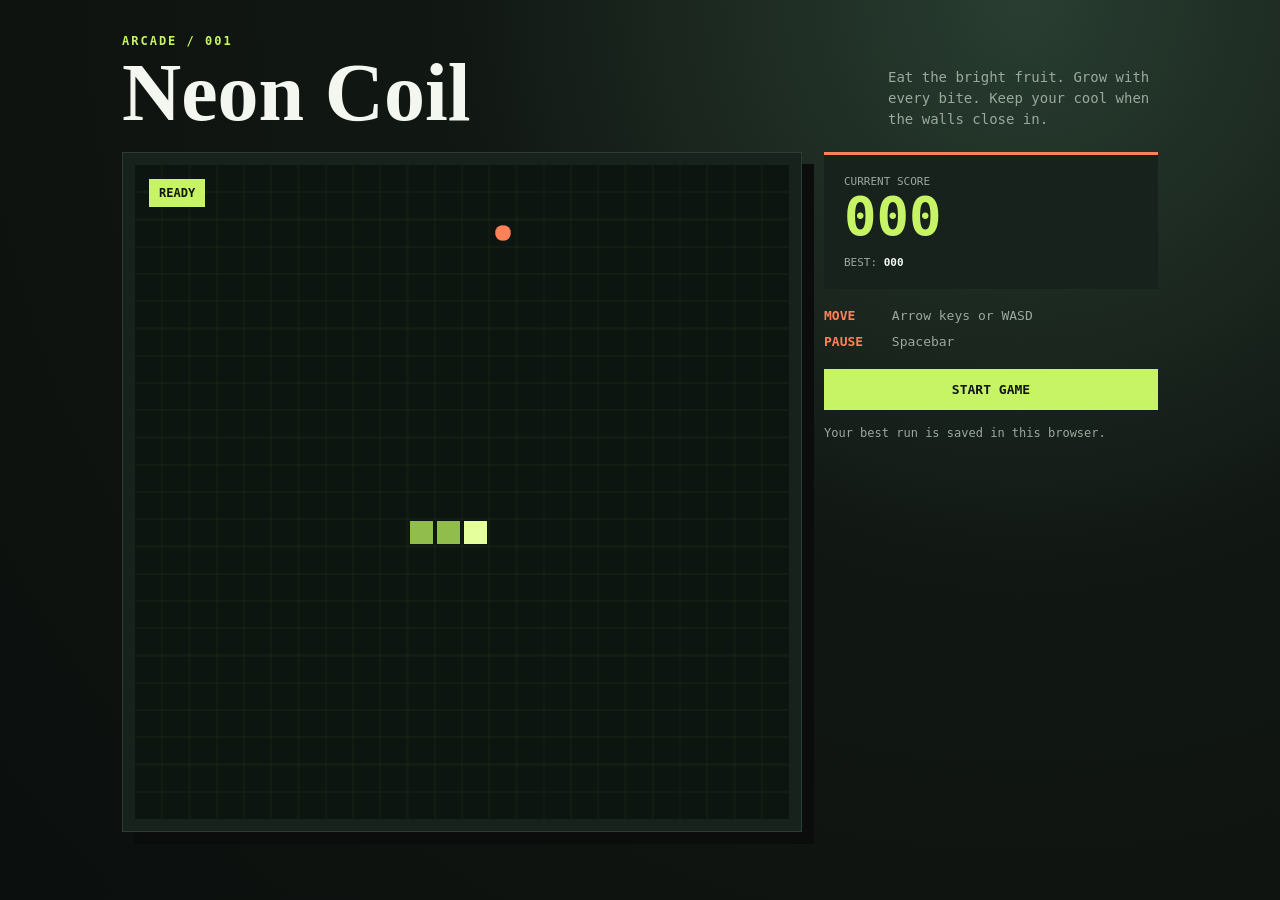
==== index.html @ 407ca0d5 "Inital commit" ====
<!doctype html>
<html lang="en">
<head>
  <meta charset="utf-8">
  <meta name="viewport" content="width=device-width, initial-scale=1">
  <meta name="theme-color" content="#0b0f0d">
  <title>Neon Coil | Snake</title>
  <link rel="stylesheet" href="styles.css">
</head>
<body>
  <main class="shell">
    <header class="masthead">
      <div>
        <p class="eyebrow">Arcade / 001</p>
        <h1>Neon Coil</h1>
      </div>
      <p class="intro">Eat the bright fruit. Grow with every bite. Keep your cool when the walls close in.</p>
    </header>

    <section class="game-layout" aria-label="Snake game">
      <div class="board-frame">
        <div class="status" id="status">READY</div>
        <canvas id="game" width="600" height="600" aria-label="Snake game board"></canvas>
      </div>
      <aside class="sidebar">
        <div class="score-panel">
          <span>Current score</span>
          <strong id="score">000</strong>
          <small>Best: <b id="best">000</b></small>
        </div>
        <div class="controls"><span>MOVE</span> Arrow keys or WASD<br><span>PAUSE</span> Spacebar</div>
        <button id="start" type="button">START GAME</button>
        <p class="hint">Your best run is saved in this browser.</p>
      </aside>
    </section>
  </main>
  <script src="game.js"></script>
</body>
</html>
---- styles.css ----
:root {
  --ink: #f4f7f0;
  --muted: #9ba89e;
  --panel: #17221d;
  --line: #2d3d33;
  --lime: #c7f464;
  --orange: #ff8157;
  --night: #0b0f0d;
}

* { box-sizing: border-box; }

body {
  margin: 0;
  min-height: 100vh;
  color: var(--ink);
  background: radial-gradient(circle at 80% 0%, #293e31 0, #111713 42%, var(--night) 100%);
  font-family: Georgia, serif;
}

.shell { width: min(1080px, 100%); margin: auto; padding: 34px 22px; }
.masthead { display: flex; justify-content: space-between; align-items: end; gap: 20px; margin-bottom: 22px; }
.eyebrow { margin: 0 0 8px; color: var(--lime); font: 700 12px/1.2 monospace; letter-spacing: 2px; text-transform: uppercase; }
h1 { margin: 0; font-size: clamp(42px, 8vw, 82px); line-height: .9; }
.intro { max-width: 270px; margin: 0; color: var(--muted); font: 14px/1.5 monospace; }
.game-layout { display: grid; grid-template-columns: minmax(280px, 680px) 1fr; gap: 22px; align-items: start; }
.board-frame { position: relative; padding: 12px; background: var(--panel); border: 1px solid var(--line); box-shadow: 12px 12px 0 #0a0d0b; }
canvas { display: block; width: 100%; aspect-ratio: 1; background: #0d1510; image-rendering: pixelated; }
.status { position: absolute; top: 26px; left: 26px; padding: 7px 10px; color: #101710; background: var(--lime); font: 700 12px monospace; }
.sidebar { display: grid; gap: 14px; }
.score-panel { padding: 20px; border-top: 3px solid var(--orange); background: var(--panel); }
.score-panel span, .score-panel small { display: block; color: var(--muted); font: 11px monospace; text-transform: uppercase; }
.score-panel strong { display: block; margin: 2px 0 12px; color: var(--lime); font: 700 54px/1 monospace; }
.score-panel b { color: var(--ink); }
.controls { color: var(--muted); font: 13px/2 monospace; }
.controls span { display: inline-block; width: 60px; color: var(--orange); font-weight: 700; }
button { width: 100%; padding: 13px 16px; border: 0; color: #101710; background: var(--lime); cursor: pointer; font: 700 13px monospace; }
button:hover { background: #e0ff91; }
.hint { margin: 0; color: var(--muted); font: 12px/1.5 monospace; }

@media (max-width: 720px) {
  .shell { padding: 24px 14px; }
  .masthead { display: block; }
  .intro { margin-top: 15px; }
  .game-layout { grid-template-columns: 1fr; }
  .board-frame { box-shadow: 6px 6px 0 #0a0d0b; }
}
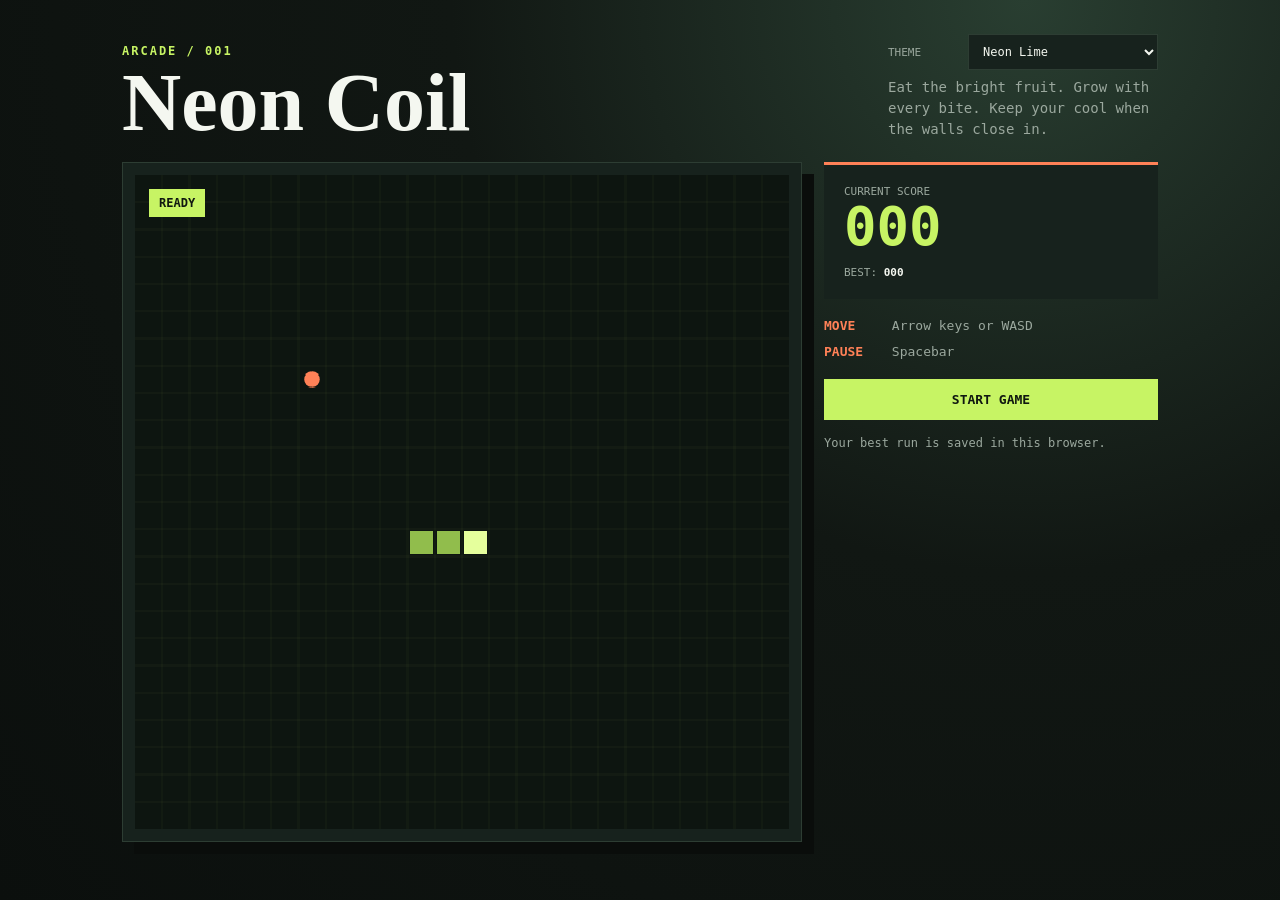
==== commit 93dacd66: "Updated to include theme selector" ====
--- a/index.html
+++ b/index.html
@@ -14,7 +14,15 @@
         <p class="eyebrow">Arcade / 001</p>
         <h1>Neon Coil</h1>
       </div>
-      <p class="intro">Eat the bright fruit. Grow with every bite. Keep your cool when the walls close in.</p>
+      <div class="header-tools">
+        <label for="theme">Theme</label>
+        <select id="theme" aria-label="Choose color theme">
+          <option value="lime">Neon Lime</option>
+          <option value="ocean">Electric Ocean</option>
+          <option value="ember">Hot Ember</option>
+        </select>
+        <p class="intro">Eat the bright fruit. Grow with every bite. Keep your cool when the walls close in.</p>
+      </div>
     </header>
 
     <section class="game-layout" aria-label="Snake game">
--- a/styles.css
+++ b/styles.css
@@ -6,6 +6,44 @@
   --lime: #c7f464;
   --orange: #ff8157;
   --night: #0b0f0d;
+  --board: #0d1510;
+  --grid: rgba(199, 244, 100, .06);
+  --food: #ff8157;
+  --head: #e5ff9c;
+  --snake: #91bd4c;
+  --overlay: rgba(8, 12, 9, .68);
+}
+
+body[data-theme="ocean"] {
+  --ink: #eefaff;
+  --muted: #91b5c2;
+  --panel: #11232b;
+  --line: #244754;
+  --lime: #57e4e8;
+  --orange: #62a7ff;
+  --night: #071117;
+  --board: #0a1a22;
+  --grid: rgba(87, 228, 232, .1);
+  --food: #62a7ff;
+  --head: #b9ffff;
+  --snake: #39aebd;
+  --overlay: rgba(4, 12, 18, .7);
+}
+
+body[data-theme="ember"] {
+  --ink: #fff4e8;
+  --muted: #c5a18d;
+  --panel: #2b1b18;
+  --line: #5c3228;
+  --lime: #ffd166;
+  --orange: #ff6b4a;
+  --night: #160d0b;
+  --board: #241310;
+  --grid: rgba(255, 209, 102, .1);
+  --food: #ff6b4a;
+  --head: #fff0a8;
+  --snake: #d98943;
+  --overlay: rgba(20, 8, 5, .7);
 }
 
 * { box-sizing: border-box; }
@@ -20,6 +58,10 @@
 
 .shell { width: min(1080px, 100%); margin: auto; padding: 34px 22px; }
 .masthead { display: flex; justify-content: space-between; align-items: end; gap: 20px; margin-bottom: 22px; }
+.header-tools { display: grid; grid-template-columns: auto minmax(150px, 190px); gap: 7px 10px; align-items: center; }
+.header-tools label { color: var(--muted); font: 11px monospace; text-transform: uppercase; }
+.header-tools select { padding: 9px 30px 9px 10px; border: 1px solid var(--line); color: var(--ink); background: var(--panel); font: 12px monospace; }
+.header-tools .intro { grid-column: 1 / -1; }
 .eyebrow { margin: 0 0 8px; color: var(--lime); font: 700 12px/1.2 monospace; letter-spacing: 2px; text-transform: uppercase; }
 h1 { margin: 0; font-size: clamp(42px, 8vw, 82px); line-height: .9; }
 .intro { max-width: 270px; margin: 0; color: var(--muted); font: 14px/1.5 monospace; }
@@ -41,6 +83,7 @@
 @media (max-width: 720px) {
   .shell { padding: 24px 14px; }
   .masthead { display: block; }
+  .header-tools { margin-top: 20px; }
   .intro { margin-top: 15px; }
   .game-layout { grid-template-columns: 1fr; }
   .board-frame { box-shadow: 6px 6px 0 #0a0d0b; }
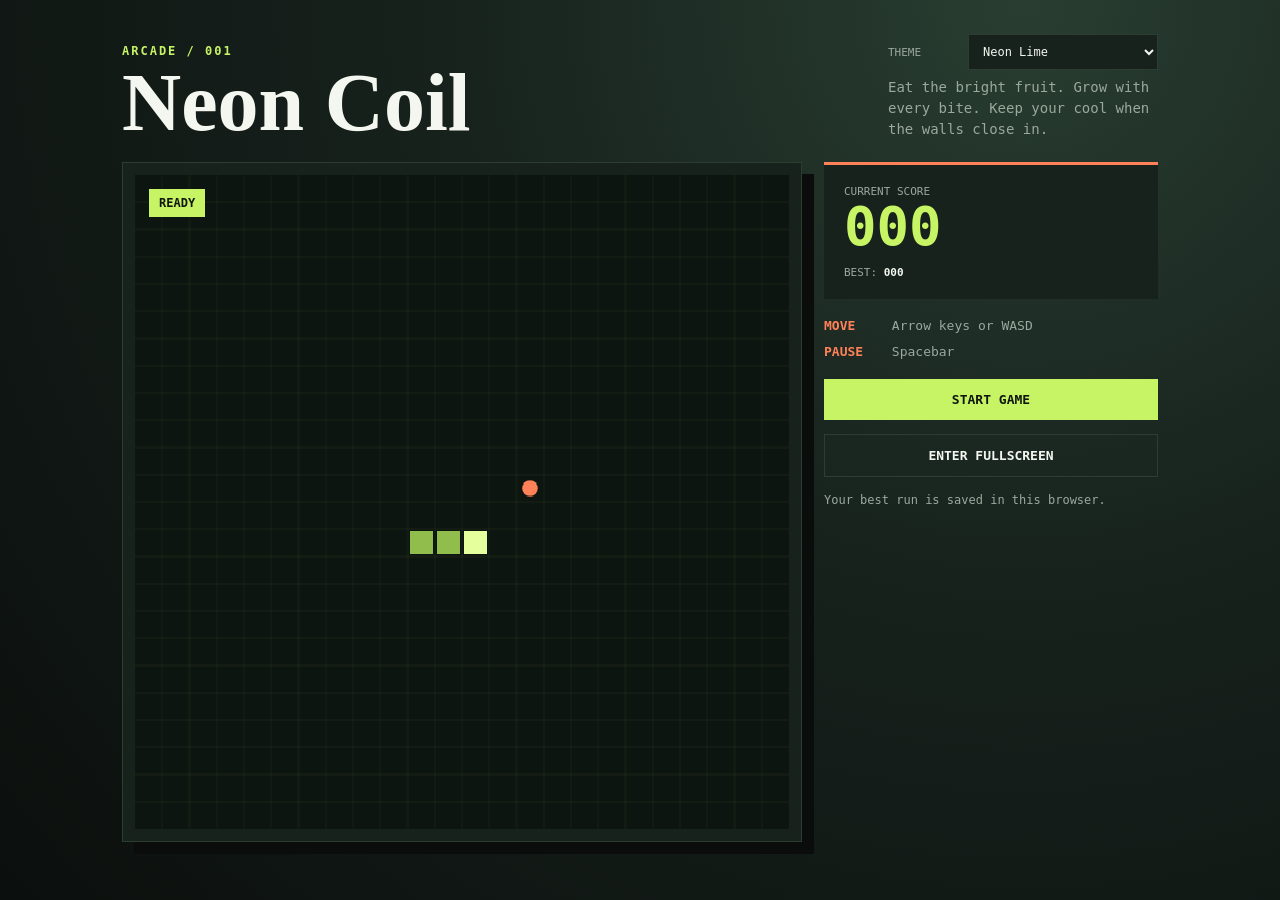
==== commit 0a2fdbd5: "Added full screen option and more color themes." ====
--- a/index.html
+++ b/index.html
@@ -20,6 +20,9 @@
           <option value="lime">Neon Lime</option>
           <option value="ocean">Electric Ocean</option>
           <option value="ember">Hot Ember</option>
+          <option value="cobalt">Cobalt Arcade</option>
+          <option value="coral">Coral Pop</option>
+          <option value="violet">Violet Pulse</option>
         </select>
         <p class="intro">Eat the bright fruit. Grow with every bite. Keep your cool when the walls close in.</p>
       </div>
@@ -38,6 +41,7 @@
         </div>
         <div class="controls"><span>MOVE</span> Arrow keys or WASD<br><span>PAUSE</span> Spacebar</div>
         <button id="start" type="button">START GAME</button>
+        <button id="fullscreen" type="button">ENTER FULLSCREEN</button>
         <p class="hint">Your best run is saved in this browser.</p>
       </aside>
     </section>
--- a/styles.css
+++ b/styles.css
@@ -12,6 +12,8 @@
   --head: #e5ff9c;
   --snake: #91bd4c;
   --overlay: rgba(8, 12, 9, .68);
+  --atmosphere: #293e31;
+  --shadow: #0a0d0b;
 }
 
 body[data-theme="ocean"] {
@@ -28,6 +30,8 @@
   --head: #b9ffff;
   --snake: #39aebd;
   --overlay: rgba(4, 12, 18, .7);
+  --atmosphere: #164653;
+  --shadow: #041016;
 }
 
 body[data-theme="ember"] {
@@ -44,6 +48,62 @@
   --head: #fff0a8;
   --snake: #d98943;
   --overlay: rgba(20, 8, 5, .7);
+  --atmosphere: #673025;
+  --shadow: #100806;
+}
+
+body[data-theme="cobalt"] {
+  --ink: #eef2ff;
+  --muted: #9ca9c9;
+  --panel: #17213b;
+  --line: #30436e;
+  --lime: #8bb8ff;
+  --orange: #ff9f68;
+  --night: #0b1020;
+  --board: #111a31;
+  --grid: rgba(139, 184, 255, .1);
+  --food: #ff9f68;
+  --head: #d9e6ff;
+  --snake: #527fc8;
+  --overlay: rgba(6, 9, 20, .7);
+  --atmosphere: #293d70;
+  --shadow: #080b16;
+}
+
+body[data-theme="coral"] {
+  --ink: #fff5f1;
+  --muted: #c9a5a0;
+  --panel: #321d22;
+  --line: #66323b;
+  --lime: #ffb4a2;
+  --orange: #ffd166;
+  --night: #190c10;
+  --board: #29151b;
+  --grid: rgba(255, 180, 162, .1);
+  --food: #ffd166;
+  --head: #ffe0d8;
+  --snake: #d66e78;
+  --overlay: rgba(22, 7, 11, .7);
+  --atmosphere: #713a3f;
+  --shadow: #100609;
+}
+
+body[data-theme="violet"] {
+  --ink: #f8f0ff;
+  --muted: #bca9c8;
+  --panel: #281b35;
+  --line: #55396a;
+  --lime: #d0a7ff;
+  --orange: #73e0c1;
+  --night: #120b18;
+  --board: #21152c;
+  --grid: rgba(208, 167, 255, .1);
+  --food: #73e0c1;
+  --head: #ead8ff;
+  --snake: #9364c1;
+  --overlay: rgba(14, 6, 20, .7);
+  --atmosphere: #543b6d;
+  --shadow: #0b0610;
 }
 
 * { box-sizing: border-box; }
@@ -52,7 +112,7 @@
   margin: 0;
   min-height: 100vh;
   color: var(--ink);
-  background: radial-gradient(circle at 80% 0%, #293e31 0, #111713 42%, var(--night) 100%);
+  background: radial-gradient(circle at 80% 0%, var(--atmosphere) 0, var(--panel) 42%, var(--night) 100%);
   font-family: Georgia, serif;
 }
 
@@ -66,7 +126,7 @@
 h1 { margin: 0; font-size: clamp(42px, 8vw, 82px); line-height: .9; }
 .intro { max-width: 270px; margin: 0; color: var(--muted); font: 14px/1.5 monospace; }
 .game-layout { display: grid; grid-template-columns: minmax(280px, 680px) 1fr; gap: 22px; align-items: start; }
-.board-frame { position: relative; padding: 12px; background: var(--panel); border: 1px solid var(--line); box-shadow: 12px 12px 0 #0a0d0b; }
+.board-frame { position: relative; padding: 12px; background: var(--panel); border: 1px solid var(--line); box-shadow: 12px 12px 0 var(--shadow); }
 canvas { display: block; width: 100%; aspect-ratio: 1; background: #0d1510; image-rendering: pixelated; }
 .status { position: absolute; top: 26px; left: 26px; padding: 7px 10px; color: #101710; background: var(--lime); font: 700 12px monospace; }
 .sidebar { display: grid; gap: 14px; }
@@ -78,7 +138,11 @@
 .controls span { display: inline-block; width: 60px; color: var(--orange); font-weight: 700; }
 button { width: 100%; padding: 13px 16px; border: 0; color: #101710; background: var(--lime); cursor: pointer; font: 700 13px monospace; }
 button:hover { background: #e0ff91; }
+.sidebar button + button { color: var(--ink); background: transparent; border: 1px solid var(--line); }
+.sidebar button + button:hover { color: var(--night); background: var(--lime); }
 .hint { margin: 0; color: var(--muted); font: 12px/1.5 monospace; }
+
+.shell:fullscreen { width: 100%; min-height: 100vh; padding: 34px 5vw; overflow: auto; background: var(--night); }
 
 @media (max-width: 720px) {
   .shell { padding: 24px 14px; }
@@ -86,5 +150,5 @@
   .header-tools { margin-top: 20px; }
   .intro { margin-top: 15px; }
   .game-layout { grid-template-columns: 1fr; }
-  .board-frame { box-shadow: 6px 6px 0 #0a0d0b; }
+  .board-frame { box-shadow: 6px 6px 0 var(--shadow); }
 }
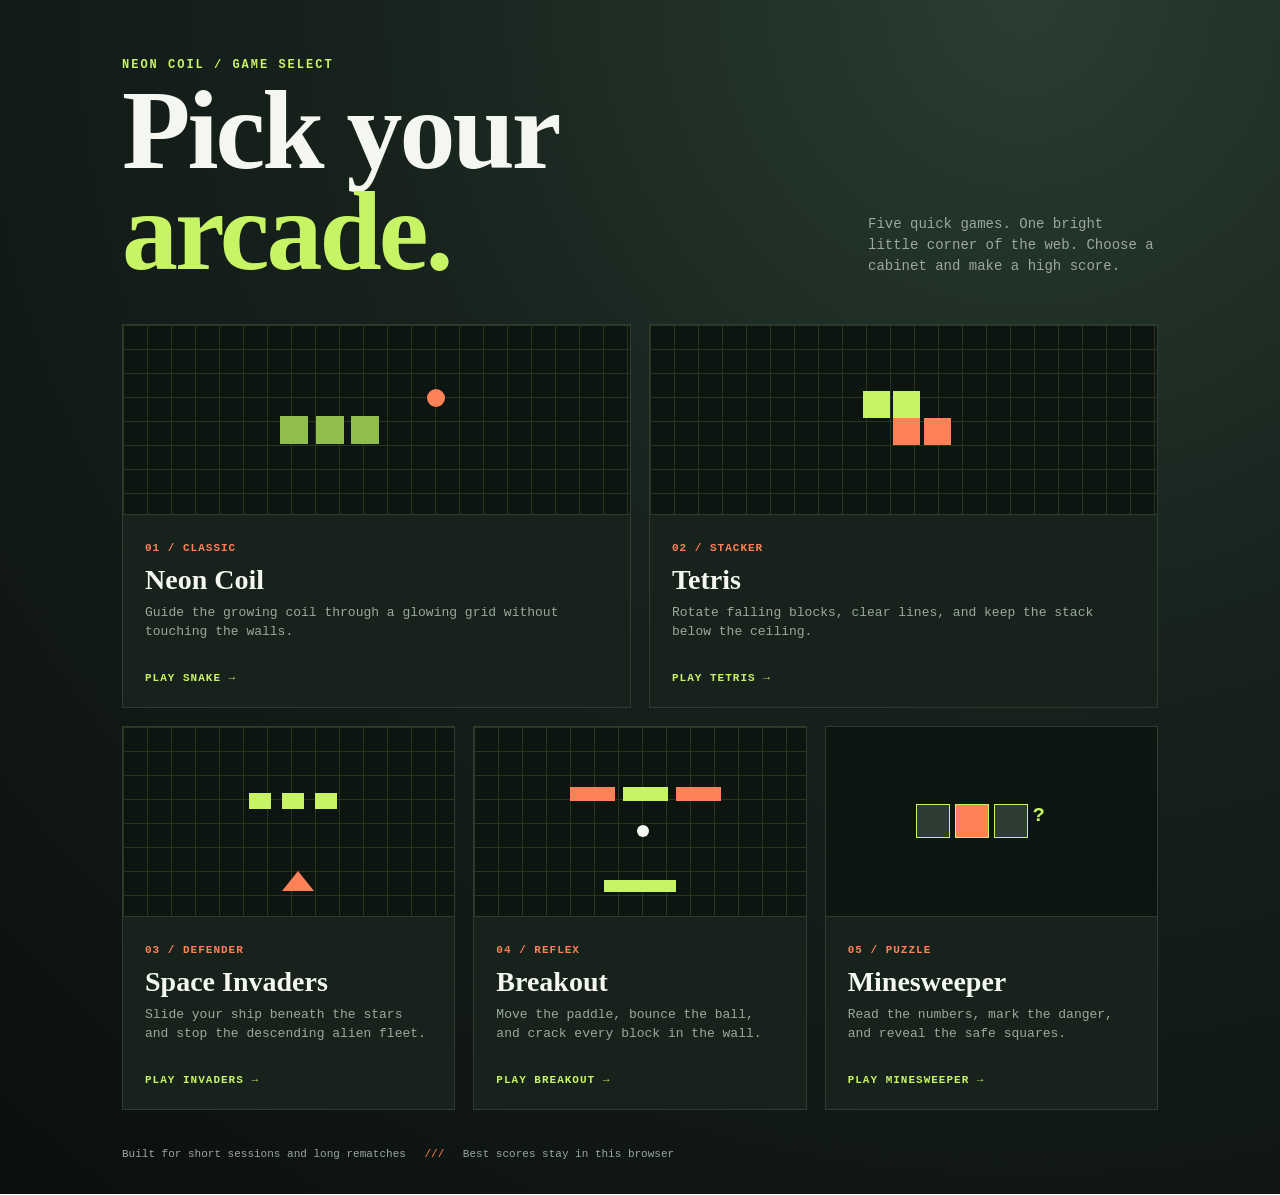
==== commit 272b3058: "Changed to a game site with 5 games." ====
--- a/index.html
+++ b/index.html
@@ -4,48 +4,26 @@
   <meta charset="utf-8">
   <meta name="viewport" content="width=device-width, initial-scale=1">
   <meta name="theme-color" content="#0b0f0d">
-  <title>Neon Coil | Snake</title>
+  <title>Neon Coil Arcade</title>
   <link rel="stylesheet" href="styles.css">
 </head>
-<body>
+<body class="lobby">
   <main class="shell">
-    <header class="masthead">
+    <header class="lobby-header">
       <div>
-        <p class="eyebrow">Arcade / 001</p>
-        <h1>Neon Coil</h1>
+        <p class="eyebrow">Neon Coil / Game Select</p>
+        <h1>Pick your<br><em>arcade.</em></h1>
       </div>
-      <div class="header-tools">
-        <label for="theme">Theme</label>
-        <select id="theme" aria-label="Choose color theme">
-          <option value="lime">Neon Lime</option>
-          <option value="ocean">Electric Ocean</option>
-          <option value="ember">Hot Ember</option>
-          <option value="cobalt">Cobalt Arcade</option>
-          <option value="coral">Coral Pop</option>
-          <option value="violet">Violet Pulse</option>
-        </select>
-        <p class="intro">Eat the bright fruit. Grow with every bite. Keep your cool when the walls close in.</p>
-      </div>
+      <p class="intro">Five quick games. One bright little corner of the web. Choose a cabinet and make a high score.</p>
     </header>
-
-    <section class="game-layout" aria-label="Snake game">
-      <div class="board-frame">
-        <div class="status" id="status">READY</div>
-        <canvas id="game" width="600" height="600" aria-label="Snake game board"></canvas>
-      </div>
-      <aside class="sidebar">
-        <div class="score-panel">
-          <span>Current score</span>
-          <strong id="score">000</strong>
-          <small>Best: <b id="best">000</b></small>
-        </div>
-        <div class="controls"><span>MOVE</span> Arrow keys or WASD<br><span>PAUSE</span> Spacebar</div>
-        <button id="start" type="button">START GAME</button>
-        <button id="fullscreen" type="button">ENTER FULLSCREEN</button>
-        <p class="hint">Your best run is saved in this browser.</p>
-      </aside>
+    <section class="game-grid" aria-label="Available games">
+      <a class="game-card featured" href="snake.html"><div class="preview preview-snake" aria-hidden="true"><i></i><i></i><i></i><b></b></div><div class="card-copy"><span class="card-number">01 / CLASSIC</span><h2>Neon Coil</h2><p>Guide the growing coil through a glowing grid without touching the walls.</p><span class="play-link">PLAY SNAKE &rarr;</span></div></a>
+      <a class="game-card" href="tetris.html"><div class="preview preview-tetris" aria-hidden="true"><i></i><i></i><b></b><em></em></div><div class="card-copy"><span class="card-number">02 / STACKER</span><h2>Tetris</h2><p>Rotate falling blocks, clear lines, and keep the stack below the ceiling.</p><span class="play-link">PLAY TETRIS &rarr;</span></div></a>
+      <a class="game-card" href="space-invaders.html"><div class="preview preview-invaders" aria-hidden="true"><i></i><i></i><i></i><b></b></div><div class="card-copy"><span class="card-number">03 / DEFENDER</span><h2>Space Invaders</h2><p>Slide your ship beneath the stars and stop the descending alien fleet.</p><span class="play-link">PLAY INVADERS &rarr;</span></div></a>
+      <a class="game-card" href="breakout.html"><div class="preview preview-breakout" aria-hidden="true"><i></i><i></i><i></i><b></b></div><div class="card-copy"><span class="card-number">04 / REFLEX</span><h2>Breakout</h2><p>Move the paddle, bounce the ball, and crack every block in the wall.</p><span class="play-link">PLAY BREAKOUT &rarr;</span></div></a>
+      <a class="game-card" href="minesweeper.html"><div class="preview preview-mines" aria-hidden="true"><i></i><i></i><i></i><b>?</b></div><div class="card-copy"><span class="card-number">05 / PUZZLE</span><h2>Minesweeper</h2><p>Read the numbers, mark the danger, and reveal the safe squares.</p><span class="play-link">PLAY MINESWEEPER &rarr;</span></div></a>
     </section>
+    <footer class="lobby-footer">Built for short sessions and long rematches <span>///</span> Best scores stay in this browser</footer>
   </main>
-  <script src="game.js"></script>
 </body>
 </html>
--- a/styles.css
+++ b/styles.css
@@ -144,6 +144,34 @@
 
 .shell:fullscreen { width: 100%; min-height: 100vh; padding: 34px 5vw; overflow: auto; background: var(--night); }
 
+.lobby .shell { max-width: 1240px; padding-top: 58px; }
+.lobby-header { display: flex; justify-content: space-between; align-items: end; gap: 32px; margin-bottom: 42px; }
+.lobby h1 { font-size: clamp(54px, 10vw, 112px); letter-spacing: -3px; }
+.lobby h1 em { color: var(--lime); font-style: normal; }
+.lobby-header .intro { max-width: 290px; margin-bottom: 5px; }
+.game-grid { display: grid; grid-template-columns: repeat(6, 1fr); gap: 18px; }
+.game-card { grid-column: span 2; display: grid; color: var(--ink); background: var(--panel); border: 1px solid var(--line); text-decoration: none; transition: transform .2s ease, border-color .2s ease; }
+.game-card:first-child, .game-card:nth-child(2) { grid-column: span 3; }
+.game-card:hover { border-color: var(--lime); transform: translateY(-5px); }
+.preview { position: relative; height: 190px; overflow: hidden; background: var(--board); border-bottom: 1px solid var(--line); }
+.preview::after { content: ""; position: absolute; inset: 0; opacity: .15; background-image: linear-gradient(var(--lime) 1px, transparent 1px), linear-gradient(90deg, var(--lime) 1px, transparent 1px); background-size: 24px 24px; }
+.preview i, .preview b, .preview em { position: absolute; z-index: 1; display: block; font-style: normal; }
+.preview-snake i { width: 28px; height: 28px; background: var(--snake); }
+.preview-snake i:nth-child(1) { left: 31%; top: 48%; }.preview-snake i:nth-child(2) { left: 38%; top: 48%; }.preview-snake i:nth-child(3) { left: 45%; top: 48%; }.preview-snake b { left: 60%; top: 34%; width: 18px; height: 18px; border-radius: 50%; background: var(--food); }
+.preview-tetris i, .preview-tetris b, .preview-tetris em { width: 27px; height: 27px; background: var(--lime); }.preview-tetris i:nth-child(1) { left: 42%; top: 35%; }.preview-tetris i:nth-child(2) { left: 48%; top: 35%; }.preview-tetris b { left: 48%; top: 49%; background: var(--orange); }.preview-tetris em { left: 54%; top: 49%; background: var(--orange); }
+.preview-invaders i { width: 22px; height: 16px; background: var(--lime); top: 35%; }.preview-invaders i:nth-child(1) { left: 38%; }.preview-invaders i:nth-child(2) { left: 48%; }.preview-invaders i:nth-child(3) { left: 58%; }.preview-invaders b { bottom: 25px; left: 48%; width: 32px; height: 20px; background: var(--orange); clip-path: polygon(50% 0, 100% 100%, 0 100%); }
+.preview-breakout i { width: 45px; height: 14px; top: 32%; background: var(--orange); }.preview-breakout i:nth-child(1) { left: 29%; }.preview-breakout i:nth-child(2) { left: 45%; background: var(--lime); }.preview-breakout i:nth-child(3) { left: 61%; }.preview-breakout b { left: 49%; top: 52%; width: 12px; height: 12px; border-radius: 50%; background: var(--ink); }.preview-breakout::before { content: ""; position: absolute; z-index: 1; bottom: 24px; left: 39%; width: 22%; height: 12px; background: var(--lime); }
+.preview-mines { display: grid; grid-template-columns: repeat(4, 34px); gap: 5px; place-content: center; }.preview-mines::after { display: none; }.preview-mines i { position: relative; width: 34px; height: 34px; background: var(--line); border: 1px solid var(--lime); }.preview-mines i:nth-child(1) { left: 0; top: 0; }.preview-mines i:nth-child(2) { left: 0; top: 0; background: var(--orange); }.preview-mines i:nth-child(3) { left: 0; top: 0; }.preview-mines b { position: relative; left: auto; top: auto; color: var(--lime); font: bold 20px monospace; }
+.card-copy { padding: 22px; }.card-number { color: var(--orange); font: 700 11px monospace; letter-spacing: 1px; }.card-copy h2 { margin: 9px 0 7px; font-size: 28px; }.card-copy p { min-height: 42px; margin: 0 0 22px; color: var(--muted); font: 13px/1.5 monospace; }.play-link { color: var(--lime); font: 700 11px monospace; letter-spacing: 1px; }.lobby-footer { margin-top: 38px; color: var(--muted); font: 11px monospace; }.lobby-footer span { margin: 0 12px; color: var(--orange); }
+.arcade-nav { display: flex; justify-content: space-between; margin-bottom: 36px; color: var(--muted); font: 11px monospace; letter-spacing: 1px; }.arcade-nav a { color: var(--lime); text-decoration: none; }.arcade-nav a:hover { text-decoration: underline; }
+.game-page .shell { max-width: 1120px; }.game-page h1 { font-size: clamp(42px, 8vw, 82px); }.game-page .game-layout { grid-template-columns: minmax(280px, 720px) 1fr; }
+.game-canvas { display: block; width: 100%; aspect-ratio: 1; background: var(--board); image-rendering: pixelated; }
+.game-note { color: var(--muted); font: 13px/1.6 monospace; }
+.game-page .sidebar { align-content: start; }
+.game-page .sidebar button { margin-top: 2px; }
+.grid-board { display: grid; gap: 2px; padding: 10px; background: var(--board); }
+.mine-cell { min-width: 0; aspect-ratio: 1; border: 1px solid var(--line); color: var(--lime); background: var(--panel); font: 700 16px monospace; cursor: pointer; }.mine-cell.revealed { cursor: default; background: var(--night); border-color: transparent; }.mine-cell.mine { background: var(--orange); color: var(--night); }
+
 @media (max-width: 720px) {
   .shell { padding: 24px 14px; }
   .masthead { display: block; }
@@ -151,4 +179,5 @@
   .intro { margin-top: 15px; }
   .game-layout { grid-template-columns: 1fr; }
   .board-frame { box-shadow: 6px 6px 0 var(--shadow); }
+  .lobby .shell { padding-top: 32px; }.lobby-header { display: block; }.lobby-header .intro { margin-top: 22px; }.game-grid { grid-template-columns: 1fr; }.game-card, .game-card:first-child, .game-card:nth-child(2) { grid-column: auto; }.preview { height: 150px; }
 }
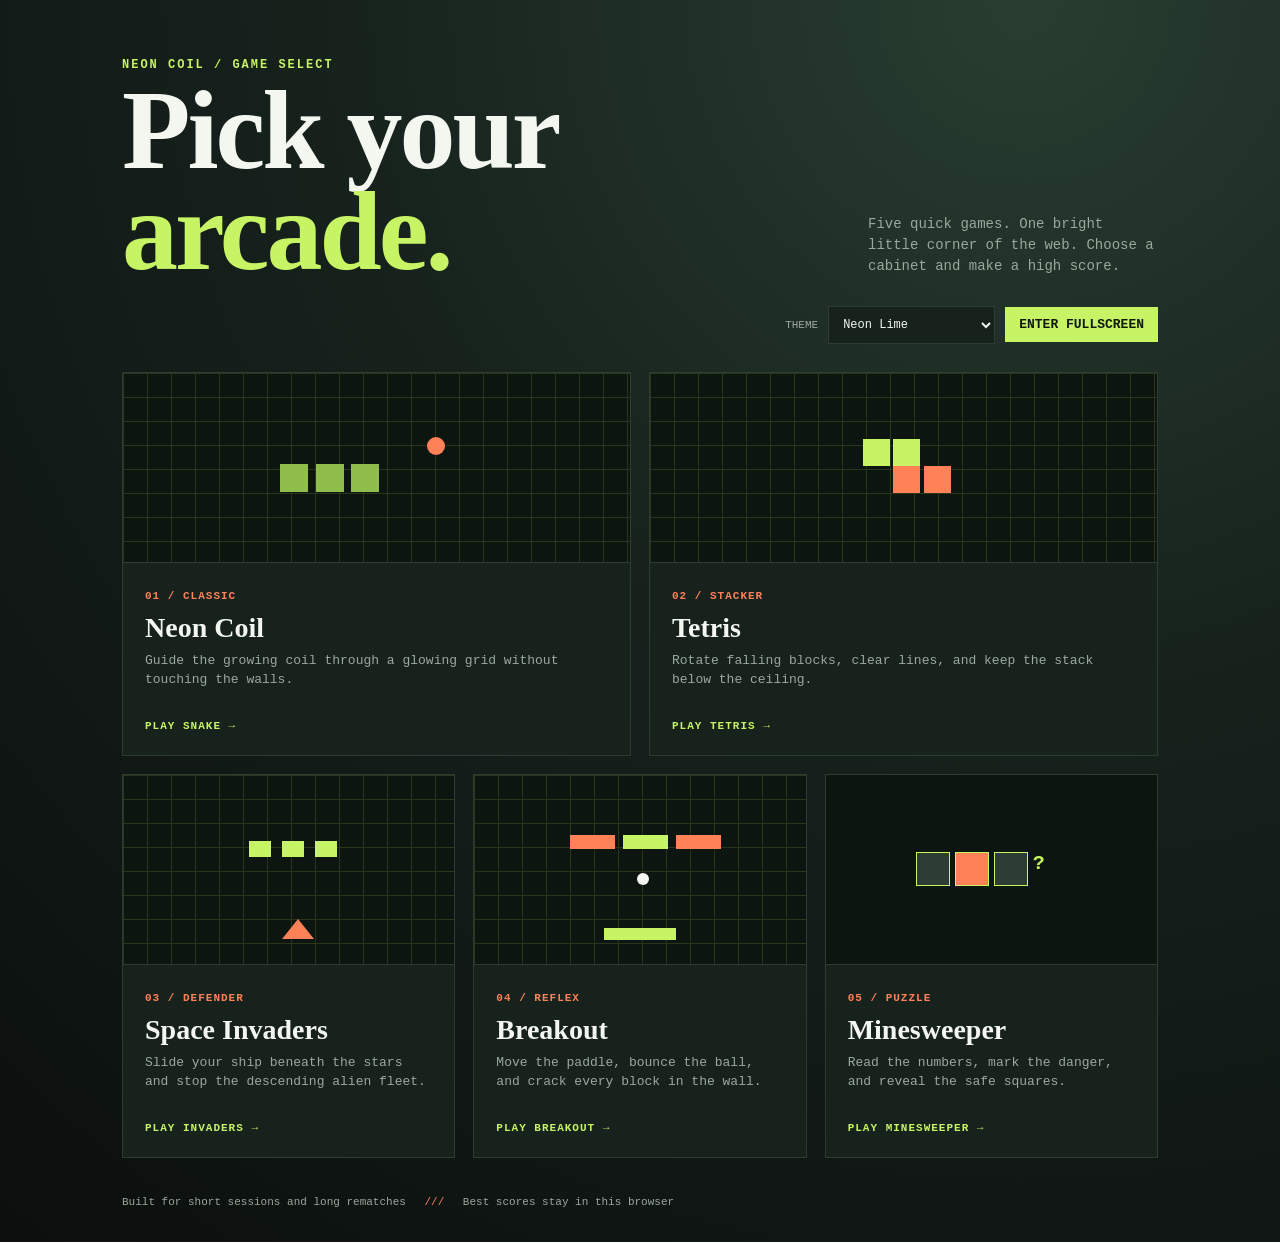
==== commit ebdd0162: "Moved full screen control and theme picker to main page. Debugging Tetris." ====
--- a/index.html
+++ b/index.html
@@ -16,6 +16,11 @@
       </div>
       <p class="intro">Five quick games. One bright little corner of the web. Choose a cabinet and make a high score.</p>
     </header>
+    <div class="lobby-tools" aria-label="Arcade settings">
+      <label for="theme">Theme</label>
+      <select id="theme" aria-label="Choose color theme"><option value="lime">Neon Lime</option><option value="ocean">Electric Ocean</option><option value="ember">Hot Ember</option><option value="cobalt">Cobalt Arcade</option><option value="coral">Coral Pop</option><option value="violet">Violet Pulse</option></select>
+      <button id="fullscreen" type="button">ENTER FULLSCREEN</button>
+    </div>
     <section class="game-grid" aria-label="Available games">
       <a class="game-card featured" href="snake.html"><div class="preview preview-snake" aria-hidden="true"><i></i><i></i><i></i><b></b></div><div class="card-copy"><span class="card-number">01 / CLASSIC</span><h2>Neon Coil</h2><p>Guide the growing coil through a glowing grid without touching the walls.</p><span class="play-link">PLAY SNAKE &rarr;</span></div></a>
       <a class="game-card" href="tetris.html"><div class="preview preview-tetris" aria-hidden="true"><i></i><i></i><b></b><em></em></div><div class="card-copy"><span class="card-number">02 / STACKER</span><h2>Tetris</h2><p>Rotate falling blocks, clear lines, and keep the stack below the ceiling.</p><span class="play-link">PLAY TETRIS &rarr;</span></div></a>
@@ -25,5 +30,6 @@
     </section>
     <footer class="lobby-footer">Built for short sessions and long rematches <span>///</span> Best scores stay in this browser</footer>
   </main>
+  <script src="arcade.js"></script>
 </body>
 </html>
--- a/styles.css
+++ b/styles.css
@@ -149,6 +149,10 @@
 .lobby h1 { font-size: clamp(54px, 10vw, 112px); letter-spacing: -3px; }
 .lobby h1 em { color: var(--lime); font-style: normal; }
 .lobby-header .intro { max-width: 290px; margin-bottom: 5px; }
+.lobby-tools { display: flex; justify-content: flex-end; align-items: center; gap: 10px; margin: -18px 0 28px; }
+.lobby-tools label { color: var(--muted); font: 11px monospace; text-transform: uppercase; }
+.lobby-tools select { padding: 10px 34px 10px 10px; border: 1px solid var(--line); color: var(--ink); background: var(--panel); font: 12px monospace; }
+.lobby-tools button { width: auto; padding: 10px 14px; }
 .game-grid { display: grid; grid-template-columns: repeat(6, 1fr); gap: 18px; }
 .game-card { grid-column: span 2; display: grid; color: var(--ink); background: var(--panel); border: 1px solid var(--line); text-decoration: none; transition: transform .2s ease, border-color .2s ease; }
 .game-card:first-child, .game-card:nth-child(2) { grid-column: span 3; }
@@ -179,5 +183,5 @@
   .intro { margin-top: 15px; }
   .game-layout { grid-template-columns: 1fr; }
   .board-frame { box-shadow: 6px 6px 0 var(--shadow); }
-  .lobby .shell { padding-top: 32px; }.lobby-header { display: block; }.lobby-header .intro { margin-top: 22px; }.game-grid { grid-template-columns: 1fr; }.game-card, .game-card:first-child, .game-card:nth-child(2) { grid-column: auto; }.preview { height: 150px; }
+  .lobby .shell { padding-top: 32px; }.lobby-header { display: block; }.lobby-header .intro { margin-top: 22px; }.lobby-tools { justify-content: flex-start; flex-wrap: wrap; margin: 0 0 28px; }.game-grid { grid-template-columns: 1fr; }.game-card, .game-card:first-child, .game-card:nth-child(2) { grid-column: auto; }.preview { height: 150px; }
 }
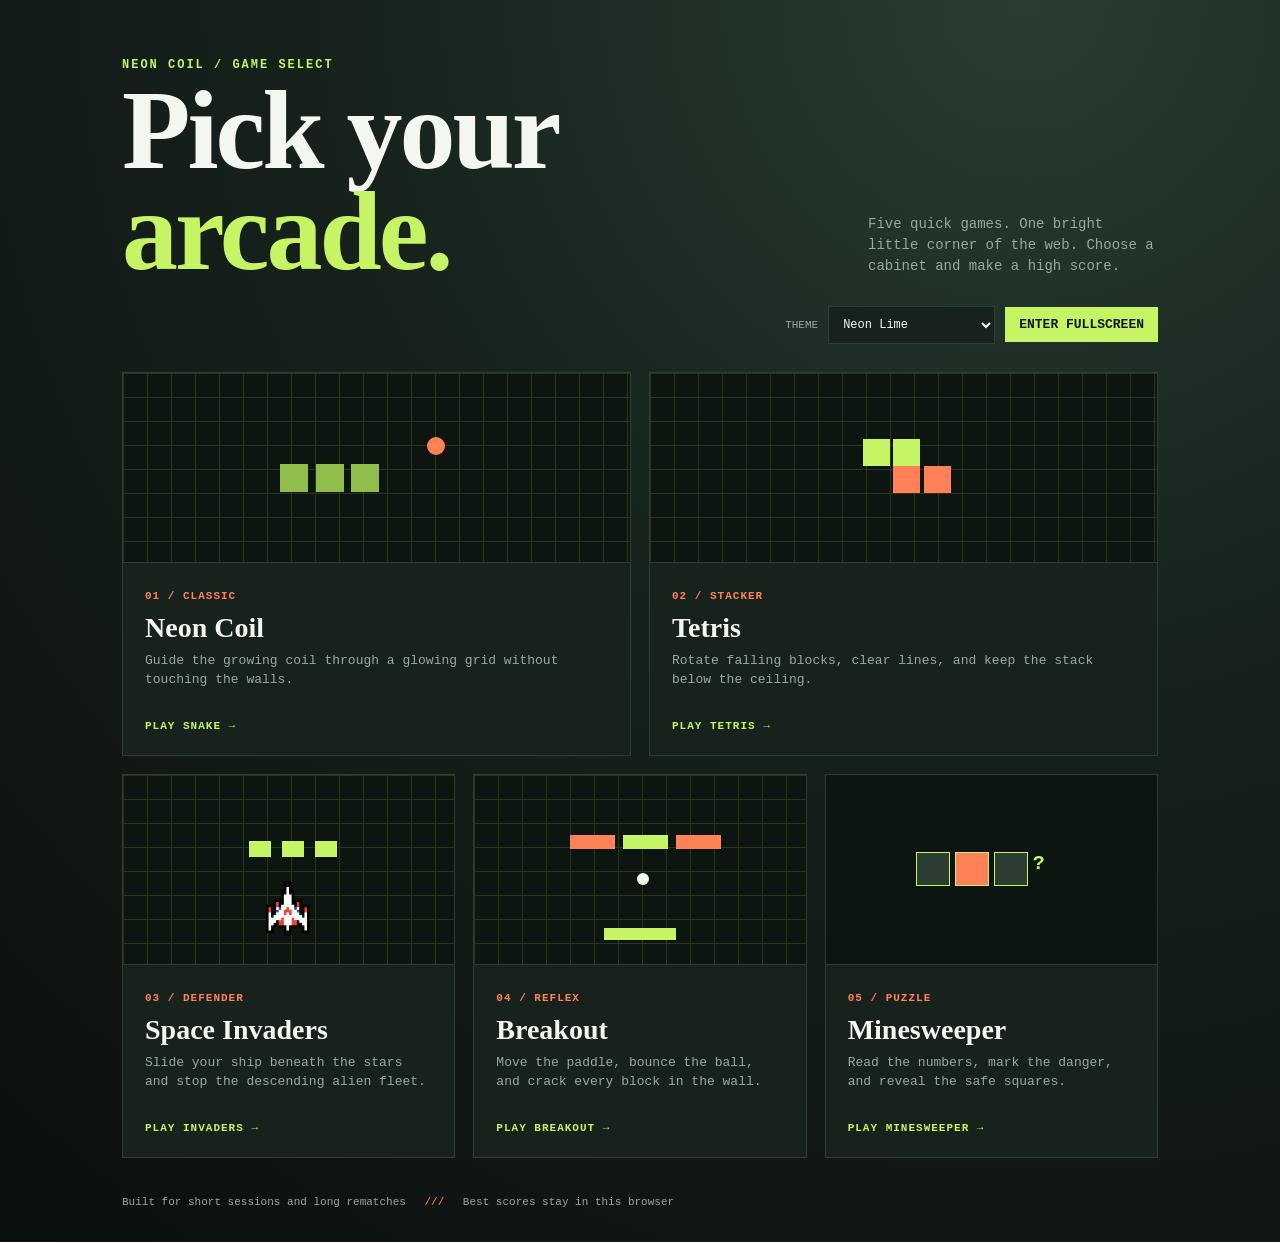
==== commit 5e475f05: "Changeed main page menu to include new image" ====
--- a/index.html
+++ b/index.html
@@ -24,7 +24,7 @@
     <section class="game-grid" aria-label="Available games">
       <a class="game-card featured" href="snake.html"><div class="preview preview-snake" aria-hidden="true"><i></i><i></i><i></i><b></b></div><div class="card-copy"><span class="card-number">01 / CLASSIC</span><h2>Neon Coil</h2><p>Guide the growing coil through a glowing grid without touching the walls.</p><span class="play-link">PLAY SNAKE &rarr;</span></div></a>
       <a class="game-card" href="tetris.html"><div class="preview preview-tetris" aria-hidden="true"><i></i><i></i><b></b><em></em></div><div class="card-copy"><span class="card-number">02 / STACKER</span><h2>Tetris</h2><p>Rotate falling blocks, clear lines, and keep the stack below the ceiling.</p><span class="play-link">PLAY TETRIS &rarr;</span></div></a>
-      <a class="game-card" href="space-invaders.html"><div class="preview preview-invaders" aria-hidden="true"><i></i><i></i><i></i><b></b></div><div class="card-copy"><span class="card-number">03 / DEFENDER</span><h2>Space Invaders</h2><p>Slide your ship beneath the stars and stop the descending alien fleet.</p><span class="play-link">PLAY INVADERS &rarr;</span></div></a>
+      <a class="game-card" href="space-invaders.html"><div class="preview preview-invaders" aria-hidden="true"><i></i><i></i><i></i><img src="Images/Space-Invaders-ship.png" alt=""></div><div class="card-copy"><span class="card-number">03 / DEFENDER</span><h2>Space Invaders</h2><p>Slide your ship beneath the stars and stop the descending alien fleet.</p><span class="play-link">PLAY INVADERS &rarr;</span></div></a>
       <a class="game-card" href="breakout.html"><div class="preview preview-breakout" aria-hidden="true"><i></i><i></i><i></i><b></b></div><div class="card-copy"><span class="card-number">04 / REFLEX</span><h2>Breakout</h2><p>Move the paddle, bounce the ball, and crack every block in the wall.</p><span class="play-link">PLAY BREAKOUT &rarr;</span></div></a>
       <a class="game-card" href="minesweeper.html"><div class="preview preview-mines" aria-hidden="true"><i></i><i></i><i></i><b>?</b></div><div class="card-copy"><span class="card-number">05 / PUZZLE</span><h2>Minesweeper</h2><p>Read the numbers, mark the danger, and reveal the safe squares.</p><span class="play-link">PLAY MINESWEEPER &rarr;</span></div></a>
     </section>
--- a/styles.css
+++ b/styles.css
@@ -163,7 +163,7 @@
 .preview-snake i { width: 28px; height: 28px; background: var(--snake); }
 .preview-snake i:nth-child(1) { left: 31%; top: 48%; }.preview-snake i:nth-child(2) { left: 38%; top: 48%; }.preview-snake i:nth-child(3) { left: 45%; top: 48%; }.preview-snake b { left: 60%; top: 34%; width: 18px; height: 18px; border-radius: 50%; background: var(--food); }
 .preview-tetris i, .preview-tetris b, .preview-tetris em { width: 27px; height: 27px; background: var(--lime); }.preview-tetris i:nth-child(1) { left: 42%; top: 35%; }.preview-tetris i:nth-child(2) { left: 48%; top: 35%; }.preview-tetris b { left: 48%; top: 49%; background: var(--orange); }.preview-tetris em { left: 54%; top: 49%; background: var(--orange); }
-.preview-invaders i { width: 22px; height: 16px; background: var(--lime); top: 35%; }.preview-invaders i:nth-child(1) { left: 38%; }.preview-invaders i:nth-child(2) { left: 48%; }.preview-invaders i:nth-child(3) { left: 58%; }.preview-invaders b { bottom: 25px; left: 48%; width: 32px; height: 20px; background: var(--orange); clip-path: polygon(50% 0, 100% 100%, 0 100%); }
+.preview-invaders i { width: 22px; height: 16px; background: var(--lime); top: 35%; }.preview-invaders i:nth-child(1) { left: 38%; }.preview-invaders i:nth-child(2) { left: 48%; }.preview-invaders i:nth-child(3) { left: 58%; }.preview-invaders img { position: absolute; z-index: 1; bottom: 8px; left: 50%; width: 82px; height: 82px; object-fit: contain; transform: translateX(-50%); }
 .preview-breakout i { width: 45px; height: 14px; top: 32%; background: var(--orange); }.preview-breakout i:nth-child(1) { left: 29%; }.preview-breakout i:nth-child(2) { left: 45%; background: var(--lime); }.preview-breakout i:nth-child(3) { left: 61%; }.preview-breakout b { left: 49%; top: 52%; width: 12px; height: 12px; border-radius: 50%; background: var(--ink); }.preview-breakout::before { content: ""; position: absolute; z-index: 1; bottom: 24px; left: 39%; width: 22%; height: 12px; background: var(--lime); }
 .preview-mines { display: grid; grid-template-columns: repeat(4, 34px); gap: 5px; place-content: center; }.preview-mines::after { display: none; }.preview-mines i { position: relative; width: 34px; height: 34px; background: var(--line); border: 1px solid var(--lime); }.preview-mines i:nth-child(1) { left: 0; top: 0; }.preview-mines i:nth-child(2) { left: 0; top: 0; background: var(--orange); }.preview-mines i:nth-child(3) { left: 0; top: 0; }.preview-mines b { position: relative; left: auto; top: auto; color: var(--lime); font: bold 20px monospace; }
 .card-copy { padding: 22px; }.card-number { color: var(--orange); font: 700 11px monospace; letter-spacing: 1px; }.card-copy h2 { margin: 9px 0 7px; font-size: 28px; }.card-copy p { min-height: 42px; margin: 0 0 22px; color: var(--muted); font: 13px/1.5 monospace; }.play-link { color: var(--lime); font: 700 11px monospace; letter-spacing: 1px; }.lobby-footer { margin-top: 38px; color: var(--muted); font: 11px monospace; }.lobby-footer span { margin: 0 12px; color: var(--orange); }
